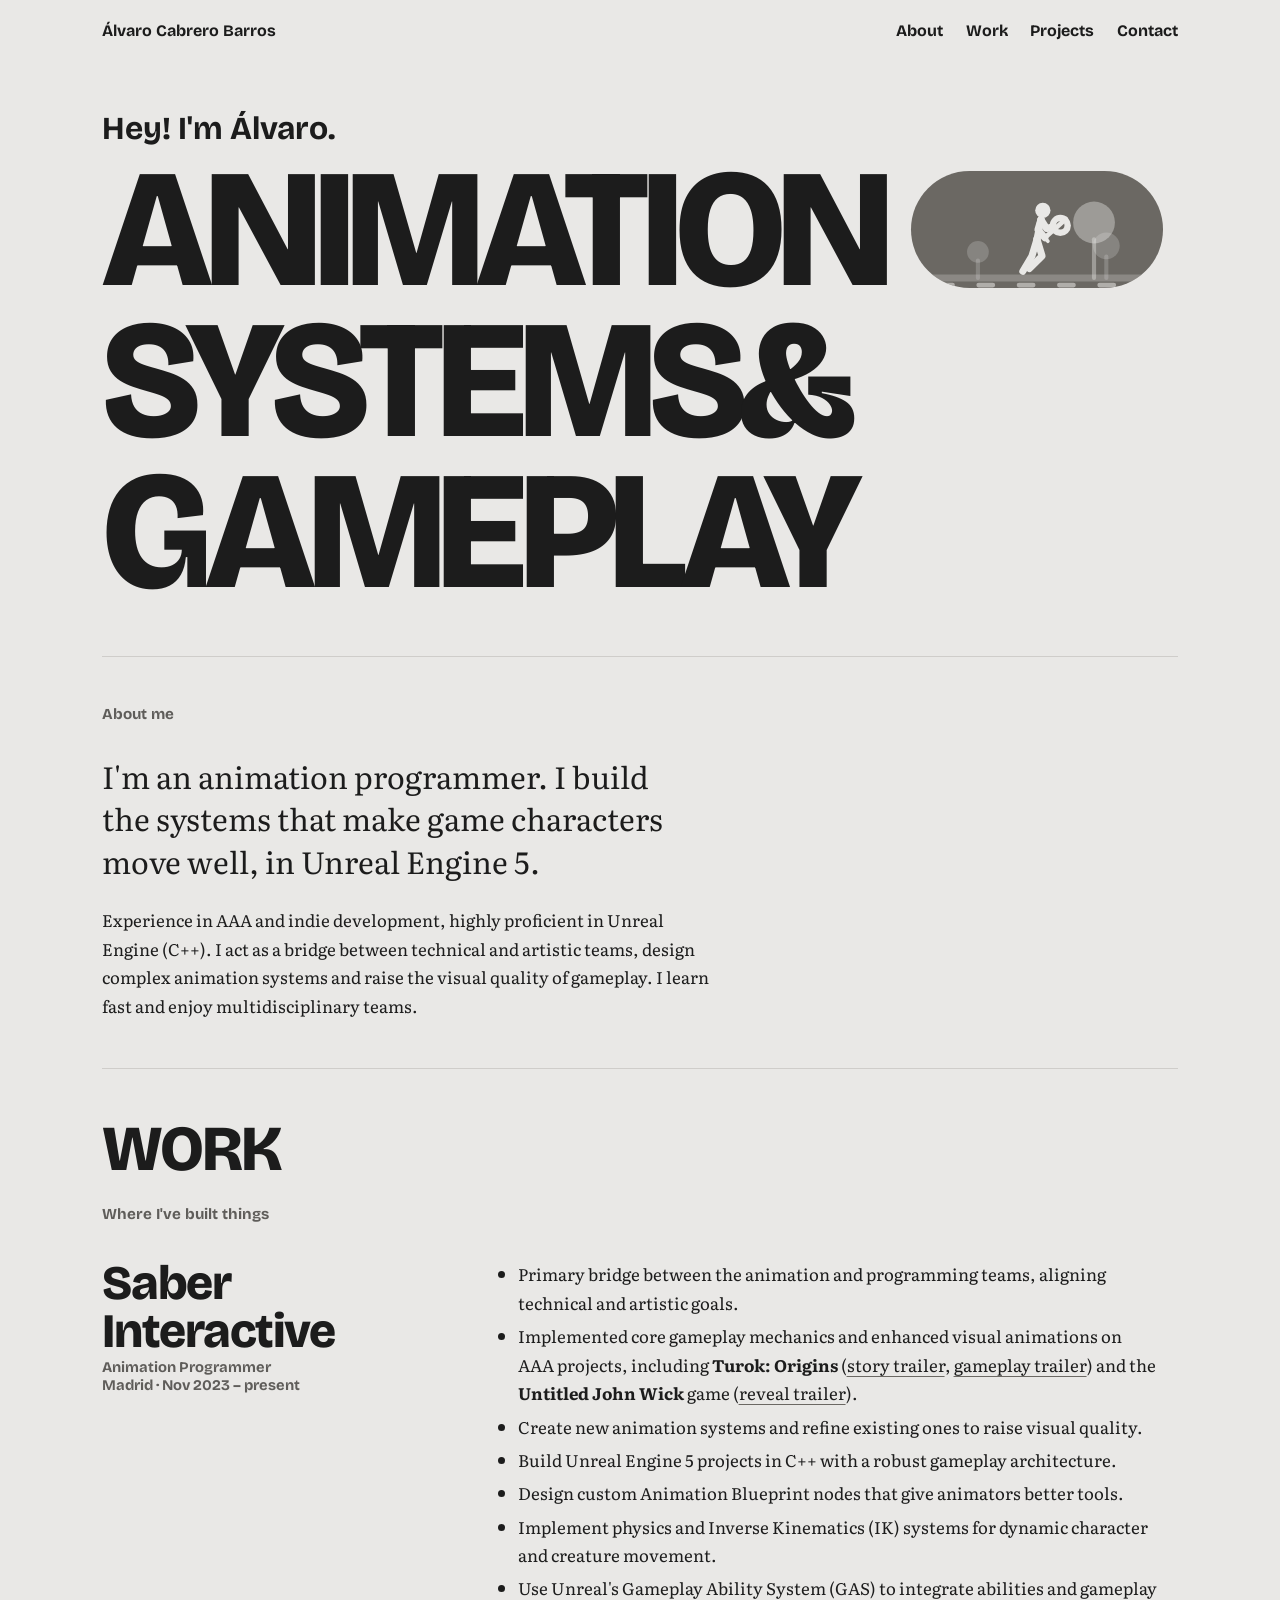
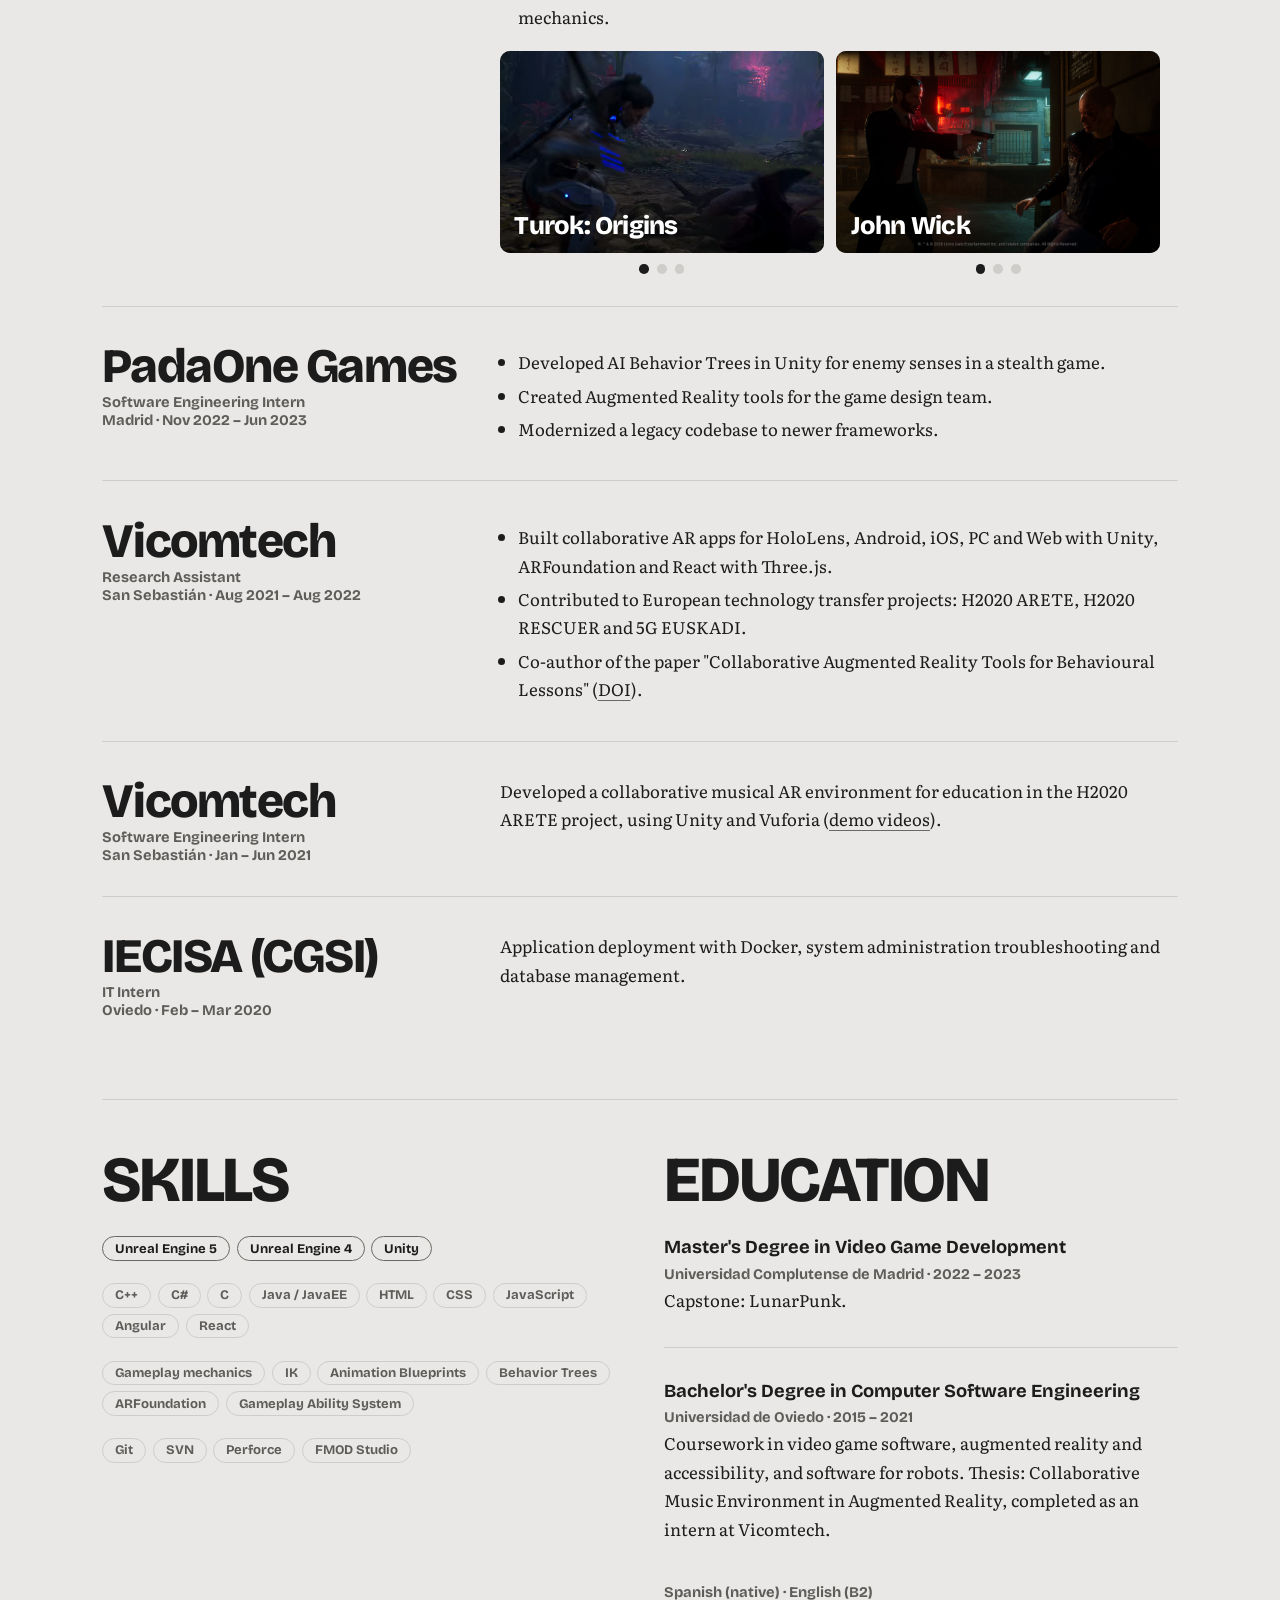
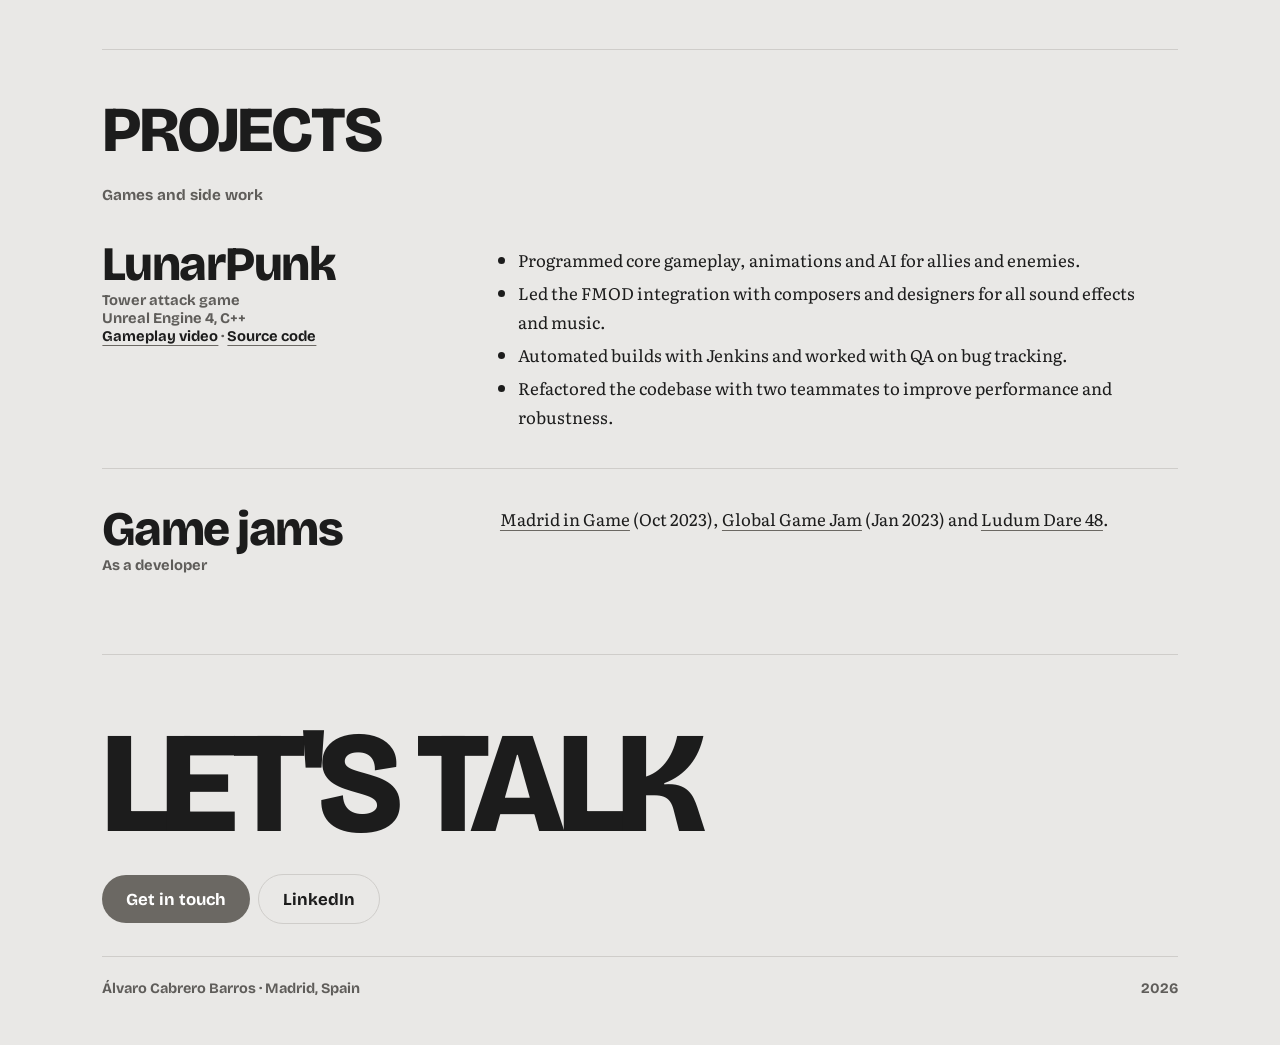
==== index_alternativeanim.html @ 345da0a8 "mail change" ====
<!DOCTYPE html>
<html lang="en">
<head>
<meta charset="utf-8">
<meta name="viewport" content="width=device-width, initial-scale=1, viewport-fit=cover">
<title>Álvaro Cabrero Barros · Animation Programmer</title>
<link rel="stylesheet" href="https://fonts.googleapis.com/css2?family=Bricolage+Grotesque:opsz,wght@12..96,400;12..96,700;12..96,800&family=Literata:opsz,wght@7..72,400;7..72,600&display=swap">
<style>
:root{--bg:#e9e8e6;--ink:#1c1c1c;--mute:#5f5d5a;--line:#cfcdca;--acc:#6b6863;--onacc:#fff;--card:#f4f3f1;
--d:"Bricolage Grotesque","Helvetica Neue",Arial,sans-serif;--b:"Literata",Georgia,serif;
box-sizing:border-box;padding-top:env(safe-area-inset-top,0px);padding-bottom:env(safe-area-inset-bottom,0px)}
*,*::before,*::after{box-sizing:inherit}
html{scroll-behavior:smooth}
body{margin:0;background:var(--bg);color:var(--ink);font:400 1.05rem/1.7 var(--b)}
a{color:var(--ink);text-decoration-color:var(--acc);text-underline-offset:4px}
:focus-visible{outline:3px solid var(--acc);outline-offset:3px}
.page{max-width:1120px;margin:0 auto;padding:0 1.4rem}
.top{display:flex;justify-content:space-between;align-items:center;padding:1.3rem 0;font:700 1rem var(--d)}
.top nav{display:flex;gap:1.4rem;align-items:center}
.top a{color:var(--ink);text-decoration:none}
.top a:hover{color:var(--mute)}
.hi{font:700 clamp(1.4rem,3vw,2rem) var(--d);margin:3rem 0 0}
.stack{margin:.4rem 0 3rem;font:800 clamp(3rem,13.5vw,10.5rem)/.9 var(--d);letter-spacing:-.05em;text-transform:uppercase}
.stack div{display:flex;align-items:center;gap:.15em}
.pill{height:.7em;width:1.5em;border-radius:99px;background:var(--acc);flex:none;overflow:hidden}
.pill canvas{width:100%;height:100%;display:block}
section{padding:3rem 0;border-top:1px solid var(--line)}
.label{font:700 .95rem var(--d);color:var(--mute);margin:0 0 2rem}
h2{font:800 clamp(2.2rem,6vw,4rem)/1 var(--d);letter-spacing:-.035em;margin:0 0 1.5rem;text-transform:uppercase}
.lead{font:400 clamp(1.3rem,2.6vw,1.9rem)/1.4 var(--b);max-width:32ch;margin:0}
.row{display:grid;grid-template-columns:minmax(220px,34%) 1fr;gap:2rem;padding:2rem 0;border-top:1px solid var(--line)}
.row:first-of-type{border-top:0;padding-top:0}
.name{font:800 clamp(1.8rem,4.2vw,3rem)/1 var(--d);letter-spacing:-.03em;margin:0}
.meta{font:700 .92rem var(--d);color:var(--mute);margin:.5rem 0 0}
.row h3{font:700 1.15rem var(--d);margin:0 0 .4rem}
.row ul{margin:.3rem 0 0;padding-left:1.1rem;max-width:66ch}
.row li{margin:.3rem 0}
.row p{margin:.2rem 0 0;max-width:66ch}
.chips{display:flex;flex-wrap:wrap;gap:.4rem;padding:0;margin:.3rem 0 1.4rem;list-style:none}
.chips li{font:700 .82rem var(--d);padding:.2rem .75rem;border:1px solid var(--line);border-radius:99px;color:var(--mute);margin:0}
.chips.hot li{color:var(--ink);border-color:var(--acc)}
.two{display:grid;grid-template-columns:1fr 1fr;gap:3rem}
.talk{padding:4rem 0 2rem}
.talk .big{font:800 clamp(3rem,12vw,9rem)/.9 var(--d);letter-spacing:-.05em;text-transform:uppercase;margin:0 0 1.6rem}
.btn{display:inline-block;font:700 1.05rem var(--d);padding:.85rem 1.5rem;border-radius:99px;background:var(--acc);color:var(--onacc);text-decoration:none}
.btn.alt{background:none;color:var(--ink);border:1.5px solid var(--line);margin-left:.5rem}
footer{border-top:1px solid var(--line);padding:1.4rem 0 3rem;font:700 .9rem var(--d);color:var(--mute);display:flex;justify-content:space-between;flex-wrap:wrap;gap:.5rem}
.gallery{display:grid;grid-template-columns:1fr 1fr;gap:.8rem;margin-top:1.2rem;max-width:66ch}
.car{position:relative}
.track{display:flex;overflow-x:auto;scroll-snap-type:x mandatory;scrollbar-width:none;aspect-ratio:16/10;scroll-behavior:smooth;overscroll-behavior-x:contain}
.track::-webkit-scrollbar{display:none}
.slide{flex:0 0 100%;scroll-snap-align:start;position:relative;background:var(--acc);margin:0}
.slide img,.slide video{position:absolute;inset:0;width:100%;height:100%;object-fit:cover;display:none}
.slide.has img,.slide.has video{display:block}
.frame{position:relative;border-radius:10px;overflow:hidden}
.cap{position:absolute;left:0;right:0;bottom:0;padding:1.6rem .9rem .8rem;pointer-events:none;color:#fff;font:800 clamp(1.1rem,3vw,1.6rem)/1.05 var(--d);letter-spacing:-.03em;text-shadow:0 1px 6px rgba(0,0,0,.35);background:linear-gradient(transparent,rgba(0,0,0,.4))}
.dots{display:flex;gap:.5rem;justify-content:center;margin-top:.7rem}
.dots button{width:.6rem;height:.6rem;padding:0;border:0;border-radius:50%;background:var(--line);cursor:pointer}
.dots button[aria-current="true"]{background:var(--ink)}
@media(prefers-reduced-motion:reduce){.track{scroll-behavior:auto}}
dialog.vid{border:0;padding:0;background:transparent;max-width:none;width:min(92vw,960px);overflow:visible;margin:auto}
dialog.vid::backdrop{background:rgba(10,10,10,.82)}
.vid .bar{display:flex;justify-content:space-between;align-items:center;padding:0 0 .6rem;font:700 .95rem var(--d)}
.vid .bar a,.vid .bar button{color:#fff}
.vid .bar button{all:unset;cursor:pointer;color:#fff;border-bottom:1px solid #fff}
.vid .frame{position:relative;aspect-ratio:16/9;background:#000;border-radius:10px;overflow:hidden}
.vid iframe{position:absolute;inset:0;width:100%;height:100%;border:0}
@media(max-width:820px){.row,.two{grid-template-columns:1fr;gap:.8rem}.top nav a.h{display:none}.btn.alt{margin:.6rem 0 0}}
</style>
</head>
<body>
<div class="page">
<div class="top">
  <a href="#">Álvaro Cabrero Barros</a>
  <nav aria-label="Sections"><a class="h" href="#about">About</a><a class="h" href="#work">Work</a><a class="h" href="#projects">Projects</a><a href="#contact">Contact</a></nav>
</div>

<header>
  <p class="hi">Hey! I'm Álvaro.</p>
  <div class="stack" aria-label="Animation systems and gameplay">
    <div>Animation<span class="pill"><canvas id="ik" aria-label="Animated stick figure with a sword and shield running to the right and fighting orcs."></canvas></span></div>
    <div>Systems&amp;</div>
    <div>Gameplay</div>
  </div>
</header>

<section id="about">
  <p class="label">About me</p>
  <p class="lead">I'm an animation programmer. I build the systems that make game characters move well, in Unreal Engine 5.</p>
  <p style="max-width:62ch;margin:1.5rem 0 0">Experience in AAA and indie development, highly proficient in Unreal Engine (C++). I act as a bridge between technical and artistic teams, design complex animation systems and raise the visual quality of gameplay. I learn fast and enjoy multidisciplinary teams.</p>
</section>

<section id="work">
  <h2>Work</h2>
  <p class="label">Where I've built things</p>
  <div class="row">
    <div><p class="name">Saber Interactive</p><p class="meta">Animation Programmer<br>Madrid · Nov 2023 – present</p></div>
    <div>
      <ul>
      <li>Primary bridge between the animation and programming teams, aligning technical and artistic goals.</li>
      <li>Implemented core gameplay mechanics and enhanced visual animations on AAA projects, including <strong>Turok: Origins</strong> (<a href="https://www.youtube.com/watch?v=_f3btFcO1CM">story trailer</a>, <a href="https://www.youtube.com/watch?v=rf-Hp_OI054">gameplay trailer</a>) and the <strong>Untitled John Wick</strong> game (<a href="https://www.youtube.com/watch?v=Ap5JlQ680E8">reveal trailer</a>).</li>
      <li>Create new animation systems and refine existing ones to raise visual quality.</li>
      <li>Build Unreal Engine 5 projects in C++ with a robust gameplay architecture.</li>
      <li>Design custom Animation Blueprint nodes that give animators better tools.</li>
      <li>Implement physics and Inverse Kinematics (IK) systems for dynamic character and creature movement.</li>
      <li>Use Unreal's Gameplay Ability System (GAS) to integrate abilities and gameplay mechanics.</li>
    </ul>
      <div class="gallery">
        <div class="car" data-title="Turok: Origins" data-imgs="images/turok-origins-1.webm,images/turok-origins-2.webm,images/turok-origins-3.webm" role="region" aria-roledescription="carousel" aria-label="Turok: Origins images"></div>
        <div class="car" data-title="John Wick" data-imgs="images/john-wick-1.jpg,images/john-wick-2.jpg,images/john-wick-3.jpg" role="region" aria-roledescription="carousel" aria-label="John Wick images"></div>
      </div>
    </div>
  </div>
  <div class="row">
    <div><p class="name">PadaOne Games</p><p class="meta">Software Engineering Intern<br>Madrid · Nov 2022 – Jun 2023</p></div>
    <ul>
      <li>Developed AI Behavior Trees in Unity for enemy senses in a stealth game.</li>
      <li>Created Augmented Reality tools for the game design team.</li>
      <li>Modernized a legacy codebase to newer frameworks.</li>
    </ul>
  </div>
  <div class="row">
    <div><p class="name">Vicomtech</p><p class="meta">Research Assistant<br>San Sebastián · Aug 2021 – Aug 2022</p></div>
    <ul>
      <li>Built collaborative AR apps for HoloLens, Android, iOS, PC and Web with Unity, ARFoundation and React with Three.js.</li>
      <li>Contributed to European technology transfer projects: H2020 ARETE, H2020 RESCUER and 5G EUSKADI.</li>
      <li>Co-author of the paper "Collaborative Augmented Reality Tools for Behavioural Lessons" (<a href="https://doi.org/10.1007/978-3-031-26876-2_10">DOI</a>).</li>
    </ul>
  </div>
  <div class="row">
    <div><p class="name">Vicomtech</p><p class="meta">Software Engineering Intern<br>San Sebastián · Jan – Jun 2021</p></div>
    <p>Developed a collaborative musical AR environment for education in the H2020 ARETE project, using Unity and Vuforia (<a href="https://youtube.com/playlist?list=PLBQpnXrjoMXHevVcbpLc-FHBnwEPW0HEd">demo videos</a>).</p>
  </div>
  <div class="row">
    <div><p class="name">IECISA (CGSI)</p><p class="meta">IT Intern<br>Oviedo · Feb – Mar 2020</p></div>
    <p>Application deployment with Docker, system administration troubleshooting and database management.</p>
  </div>
</section>

<section id="skills">
  <div class="two">
    <div>
      <h2>Skills</h2>
      <ul class="chips hot"><li>Unreal Engine 5</li><li>Unreal Engine 4</li><li>Unity</li></ul>
      <ul class="chips"><li>C++</li><li>C#</li><li>C</li><li>Java / JavaEE</li><li>HTML</li><li>CSS</li><li>JavaScript</li><li>Angular</li><li>React</li></ul>
      <ul class="chips"><li>Gameplay mechanics</li><li>IK</li><li>Animation Blueprints</li><li>Behavior Trees</li><li>ARFoundation</li><li>Gameplay Ability System</li></ul>
      <ul class="chips"><li>Git</li><li>SVN</li><li>Perforce</li><li>FMOD Studio</li></ul>
    </div>
    <div>
      <h2>Education</h2>
      <div class="row" style="grid-template-columns:1fr;padding-top:0;border:0">
        <div><h3>Master's Degree in Video Game Development</h3><p class="meta" style="margin:0">Universidad Complutense de Madrid · 2022 – 2023</p><p>Capstone: LunarPunk.</p></div>
      </div>
      <div class="row" style="grid-template-columns:1fr">
        <div><h3>Bachelor's Degree in Computer Software Engineering</h3><p class="meta" style="margin:0">Universidad de Oviedo · 2015 – 2021</p><p>Coursework in video game software, augmented reality and accessibility, and software for robots. Thesis: Collaborative Music Environment in Augmented Reality, completed as an intern at Vicomtech.</p></div>
      </div>
      <p class="meta">Spanish (native) · English (B2)</p>
    </div>
  </div>
</section>

<section id="projects">
  <h2>Projects</h2>
  <p class="label">Games and side work</p>
  <div class="row">
    <div><p class="name">LunarPunk</p><p class="meta">Tower attack game<br>Unreal Engine 4, C++<br><a href="https://www.youtube.com/watch?v=NX6QrqMngAg">Gameplay video</a> · <a href="https://github.com/Walking-Octopus-Games/LunarPunk">Source code</a></p></div>
    <ul>
      <li>Programmed core gameplay, animations and AI for allies and enemies.</li>
      <li>Led the FMOD integration with composers and designers for all sound effects and music.</li>
      <li>Automated builds with Jenkins and worked with QA on bug tracking.</li>
      <li>Refactored the codebase with two teammates to improve performance and robustness.</li>
    </ul>
  </div>
  <div class="row">
    <div><p class="name">Game jams</p><p class="meta">As a developer</p></div>
    <p><a href="https://jgona.itch.io/tetrisnator2">Madrid in Game</a> (Oct 2023), <a href="https://globalgamejam.org/2023/games/warfarm-milenium-potato-9">Global Game Jam</a> (Jan 2023) and <a href="https://ldjam.com/events/ludum-dare/48/atlantis-gold/">Ludum Dare 48</a>.</p>
  </div>
</section>

<section id="contact" class="talk">
  <p class="big">Let's talk</p>
  <a class="btn" href="mailto:alvarocabrerobarros@gmail.com">Get in touch</a><a class="btn alt" href="https://www.linkedin.com/in/alvaro-cabrero-barros-b3132916b/">LinkedIn</a>
</section>
<footer><span>Álvaro Cabrero Barros · Madrid, Spain</span><span>2026</span></footer>
</div>

<dialog class="vid" id="vid" aria-label="Video player">
  <div class="bar"><a id="vidlink" href="#" target="_blank" rel="noopener">Open on YouTube</a><button type="button" id="vidclose">Close</button></div>
  <div class="frame" id="vidframe"></div>
</dialog>

<script>
(function(){
  var root=document.documentElement;
  var c=document.getElementById('ik'),g=c.getContext('2d'),W,H,time=0,last=null;
  var reduce=matchMedia('(prefers-reduced-motion: reduce)').matches;
  var SPEED=.34,SPAWN=2.6;
  function size(){var r=c.getBoundingClientRect(),d=window.devicePixelRatio||1;W=r.width;H=r.height;c.width=W*d;c.height=H*d;g.setTransform(d,0,0,d,0,0)}
  function pt(x,y,len,ang){return [x+Math.sin(ang)*len,y+Math.cos(ang)*len]}
  function lerp(a,b,t){return a+(b-a)*t}
  function smooth(t){t=Math.max(0,Math.min(1,t));return t*t*(3-2*t)}
  function draw(){
    var cs=getComputedStyle(root),col=cs.getPropertyValue('--bg'),ink=cs.getPropertyValue('--ink'),acc=cs.getPropertyValue('--acc');
    var gy=H*.88,L1=H*.15,L2=H*.15,T=H*.17,A1=H*.09,A2=H*.09,x=W*.5,off=time*SPEED*W,p=time*11,lean=.2,hx=x,hy=gy-L1-L2,gl=gy+H*.03,P=W*.16,xx;
    g.clearRect(0,0,W,H);g.lineCap='round';g.lineJoin='round';g.strokeStyle=col;g.fillStyle=col;g.lineWidth=H*.06;
    g.globalAlpha=.25;g.beginPath();g.moveTo(0,gl);g.lineTo(W,gl);g.stroke();
    function trees(period,spd,alpha,trunk,r,seed){
      var base=off*spd,first=Math.floor(base/period)-1,i,rnd,tx,k;
      g.globalAlpha=alpha;
      for(i=first;i<first+W/period+3;i++){
        rnd=Math.abs(Math.sin(i*12.9898+seed)*43758.5453)%1;if(rnd<.2)continue;
        tx=i*period-base+rnd*period*.5;k=.8+rnd*.5;
        g.lineWidth=H*.035;g.beginPath();g.moveTo(tx,gl);g.lineTo(tx,gl-trunk*k);g.stroke();
        g.beginPath();g.arc(tx,gl-trunk*k-r*k*.8,r*k,0,7);g.fill();
      }
    }
    trees(W*.42,.3,.22,H*.16,H*.1,1);
    trees(W*.8,.65,.4,H*.26,H*.14,7);
    g.globalAlpha=.55;g.lineWidth=H*.04;g.beginPath();for(xx=-(off%P);xx<W+P;xx+=P){g.moveTo(xx,gl+H*.06);g.lineTo(xx+P*.35,gl+H*.06)}g.stroke();
    g.globalAlpha=1;g.lineWidth=H*.06;
    function orc(ox,ph,rot,al){
      var hipY=-H*.26,Lg=H*.13,Tt=H*.17,ln=.4,i,q,th,k,f,sh,hd,e,h,cb;
      g.save();g.globalAlpha=al;g.translate(ox,gy);g.rotate(rot);g.scale(-1,1);g.lineWidth=H*.07;
      for(i=0;i<2;i++){q=ph+i*Math.PI;th=.7*Math.sin(q);k=pt(0,hipY,Lg,th);f=pt(k[0],k[1],Lg,th-(.2+.7*Math.max(0,Math.cos(q))));
        g.beginPath();g.moveTo(0,hipY);g.lineTo(k[0],k[1]);g.lineTo(f[0],f[1]);g.stroke()}
      sh=[Math.sin(ln)*Tt,hipY-Math.cos(ln)*Tt];
      g.beginPath();g.moveTo(0,hipY);g.lineTo(sh[0],sh[1]);g.stroke();
      hd=[sh[0]+Math.sin(ln)*H*.07,sh[1]-Math.cos(ln)*H*.07];
      g.beginPath();g.arc(hd[0],hd[1],H*.08,0,7);g.fill();
      g.strokeStyle=col;g.fillStyle=col;g.lineWidth=H*.03;
      g.beginPath();g.moveTo(hd[0]+H*.04,hd[1]+H*.05);g.lineTo(hd[0]+H*.07,hd[1]+H*.01);g.stroke();
      g.beginPath();g.arc(hd[0]+H*.025,hd[1]-H*.02,H*.014,0,7);g.fill();
      g.strokeStyle=ink;g.fillStyle=ink;g.lineWidth=H*.06;
      e=pt(sh[0],sh[1],H*.08,.9+.2*Math.sin(ph));h=pt(e[0],e[1],H*.08,1.3);
      g.beginPath();g.moveTo(sh[0],sh[1]);g.lineTo(e[0],e[1]);g.lineTo(h[0],h[1]);g.stroke();
      cb=pt(h[0],h[1],H*.2,2.5);g.lineWidth=H*.04;g.beginPath();g.moveTo(h[0],h[1]);g.lineTo(cb[0],cb[1]);g.stroke();
      g.beginPath();g.arc(cb[0],cb[1],H*.045,0,7);g.fill();
      g.restore();
    }
    var V=W*(SPEED+.1),x0=W*1.08,xHit=W*.5+H*.55,ageHit=(x0-xHit)/V,D=.45,slash=-1,n,age,d,r,ang,nMax=Math.floor(time/SPAWN);
    g.strokeStyle=ink;g.fillStyle=ink;
    for(n=Math.max(0,nMax-1);n<=nMax;n++){
      age=time-n*SPAWN;
      if(age<ageHit){orc(x0-age*V,age*9,0,1)}
      else if(age<ageHit+D){
        d=(age-ageHit)/D;orc(xHit+d*H*.5,age*9,d*1.5,1-d);
        if(d<.35){g.globalAlpha=1-d/.35;g.lineWidth=H*.03;
          for(r=0;r<3;r++){ang=-.6+r*.6;g.beginPath();g.moveTo(xHit-H*.1+Math.cos(ang)*H*.05,gy-H*.28-Math.sin(ang)*H*.05);g.lineTo(xHit-H*.1+Math.cos(ang)*H*.14,gy-H*.28-Math.sin(ang)*H*.14);g.stroke()}
          g.globalAlpha=1}
      }
      if(age>=ageHit-.22&&age<ageHit+.13)slash=(age-(ageHit-.22))/.35;
    }
    g.globalAlpha=1;g.strokeStyle=col;g.fillStyle=col;g.lineWidth=H*.06;
    function leg(q){
      var th=.8*Math.sin(q),bend=.25+.9*Math.max(0,Math.cos(q)),k=pt(hx,hy,L1,th),f=pt(k[0],k[1],L2,th-bend);
      g.beginPath();g.moveTo(hx,hy);g.lineTo(k[0],k[1]);g.lineTo(f[0],f[1]);g.stroke();
    }
    leg(p+Math.PI);
    var sx=hx+Math.sin(lean)*T,sy=hy-Math.cos(lean)*T;
    g.beginPath();g.moveTo(hx,hy);g.lineTo(sx,sy);g.stroke();
    g.beginPath();g.arc(sx+Math.sin(lean)*H*.08,sy-Math.cos(lean)*H*.08,H*.065,0,7);g.fill();
    var ba=.5+.1*Math.sin(p*2),be=pt(sx,sy,A1,ba),bh=pt(be[0],be[1],A2,ba+1.3);
    g.beginPath();g.moveTo(sx,sy);g.lineTo(be[0],be[1]);g.lineTo(bh[0],bh[1]);g.stroke();
    g.beginPath();g.arc(bh[0]+H*.03,bh[1],H*.09,0,7);g.fill();
    g.fillStyle=acc;g.beginPath();g.arc(bh[0]+H*.03,bh[1],H*.035,0,7);g.fill();g.fillStyle=col;
    var w=slash>=0?Math.min(1,Math.sin(Math.PI*slash)*3):0,ra=.8*Math.sin(p),a1=lerp(ra,lerp(-2.4,1.3,smooth(slash)),w),a2=a1+lerp(1.0,.4,w),
        fe=pt(sx,sy,A1,a1),fh=pt(fe[0],fe[1],A2,a2),bl=lerp(2.3,a2,w),tip=pt(fh[0],fh[1],H*.24,bl),g1=pt(fh[0],fh[1],H*.04,bl+Math.PI/2),g2=pt(fh[0],fh[1],H*.04,bl-Math.PI/2);
    g.beginPath();g.moveTo(sx,sy);g.lineTo(fe[0],fe[1]);g.lineTo(fh[0],fh[1]);g.stroke();
    g.lineWidth=H*.04;g.beginPath();g.moveTo(fh[0],fh[1]);g.lineTo(tip[0],tip[1]);g.stroke();
    g.lineWidth=H*.03;g.beginPath();g.moveTo(g1[0],g1[1]);g.lineTo(g2[0],g2[1]);g.stroke();g.lineWidth=H*.06;
    leg(p);
  }
  function loop(t){if(last!==null)time+=Math.min(.05,(t-last)/1000);last=t;draw();requestAnimationFrame(loop)}
  window.addEventListener('resize',function(){size();draw()});
  var dlg=document.getElementById('vid'),vf=document.getElementById('vidframe'),vl=document.getElementById('vidlink');
  function embed(u){try{var x=new URL(u),list=x.searchParams.get('list'),v=x.searchParams.get('v'),base='https://www.youtube-nocookie.com/embed/';
    if(v)return base+encodeURIComponent(v)+'?autoplay=1&rel=0'+(list?'&list='+encodeURIComponent(list):'');
    if(list)return base+'videoseries?list='+encodeURIComponent(list)+'&autoplay=1&rel=0'}catch(e){}return null}
  [].forEach.call(document.querySelectorAll('a[href*="youtube.com"]'),function(a){
    a.addEventListener('click',function(e){
      var src=embed(a.href);if(!src||!dlg.showModal)return;
      e.preventDefault();
      vf.innerHTML='<iframe src="'+src+'" title="YouTube video" allow="autoplay; encrypted-media; picture-in-picture; fullscreen" allowfullscreen referrerpolicy="strict-origin-when-cross-origin"></iframe>';
      vl.href=a.href;dlg.showModal();
    });
  });
  document.getElementById('vidclose').addEventListener('click',function(){dlg.close()});
  dlg.addEventListener('click',function(e){if(e.target===dlg)dlg.close()});
  dlg.addEventListener('close',function(){vf.innerHTML=''});
  [].forEach.call(document.querySelectorAll('.car'),function(c){
    var title=c.getAttribute('data-title'),srcs=c.getAttribute('data-imgs').split(','),n=srcs.length,h='<div class="frame"><div class="track" tabindex="0" aria-label="'+title+' slides">',d='';
    srcs.forEach(function(src,i){
      var vid=/\.(webm|mp4)$/i.test(src);
      h+='<figure class="slide">'+(vid?'<video src="'+src+'" muted loop playsinline preload="metadata" aria-label="'+title+' video '+(i+1)+'"></video>':'<img src="'+src+'" alt="'+title+' image '+(i+1)+'">')+'</figure>';
      d+='<button type="button" aria-label="Go to slide '+(i+1)+'"></button>';
    });
    c.innerHTML=h+'</div><div class="cap">'+title+'</div></div><div class="dots">'+d+'</div>';
    var tr=c.querySelector('.track'),dots=[].slice.call(c.querySelectorAll('.dots button')),slides=[].slice.call(c.querySelectorAll('.slide')),hover=false,vis=true,timer=null;
    slides.forEach(function(sl){var m=sl.querySelector('img,video'),ok=function(){sl.classList.add('has')};
      m.addEventListener(m.tagName==='VIDEO'?'loadeddata':'load',ok);if((m.complete&&m.naturalWidth)||m.readyState>=2)ok()});
    function idx(){return Math.round(tr.scrollLeft/tr.clientWidth)}
    function go(i){i=(i+n)%n;tr.scrollTo({left:i*tr.clientWidth,behavior:reduce?'auto':'smooth'})}
    function sync(){var k=idx();slides.forEach(function(sl,i){var v=sl.querySelector('video');if(!v)return;
      if(i!==k||!vis||(reduce&&!hover))v.pause();else if(!hover&&v.paused)v.play().catch(function(){})})}
    function mark(){var k=idx();dots.forEach(function(b,i){b.setAttribute('aria-current',i===k?'true':'false')});sync()}
    function step(){clearTimeout(timer);if(!hover)return;var v=slides[idx()].querySelector('video');
      if(v&&v.readyState>=1){v.loop=false;v.currentTime=0;v.onended=next;v.play().catch(function(){})}else timer=setTimeout(next,1500)}
    function next(){if(!hover)return;go(idx()+1);clearTimeout(timer);timer=setTimeout(step,600)}
    c.addEventListener('mouseenter',function(){if(hover)return;hover=true;next()});
    c.addEventListener('mouseleave',function(){hover=false;clearTimeout(timer);
      slides.forEach(function(sl){var v=sl.querySelector('video');if(v){v.loop=true;v.onended=null}});sync()});
    dots.forEach(function(b,i){b.addEventListener('click',function(){go(i)})});
    tr.addEventListener('scroll',mark);
    tr.addEventListener('keydown',function(e){if(e.key==='ArrowRight'){e.preventDefault();go(idx()+1)}else if(e.key==='ArrowLeft'){e.preventDefault();go(idx()-1)}});
    if('IntersectionObserver' in window)new IntersectionObserver(function(es){vis=es[0].isIntersecting;sync()},{threshold:.25}).observe(c);
    mark();
  });
  size();if(reduce){time=.3;draw()}else requestAnimationFrame(loop);
})();
</script>
</body>
</html>
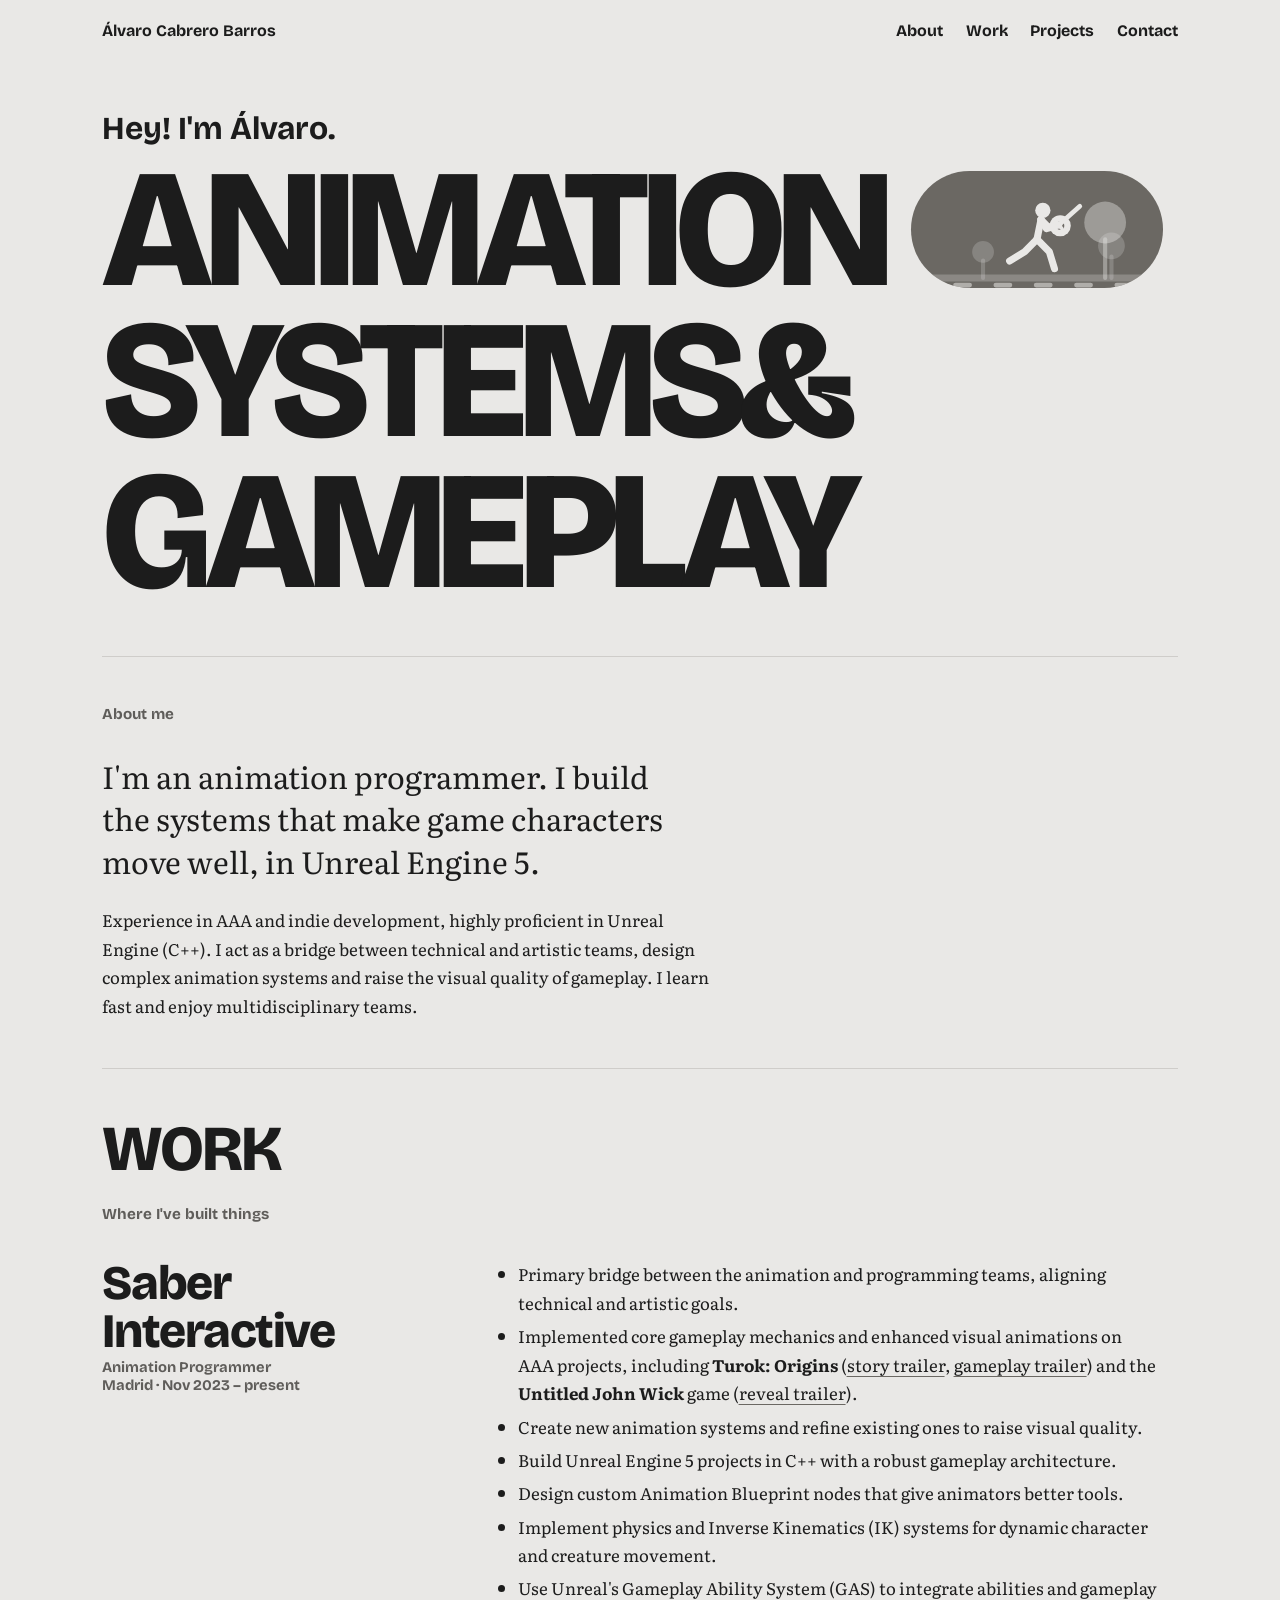
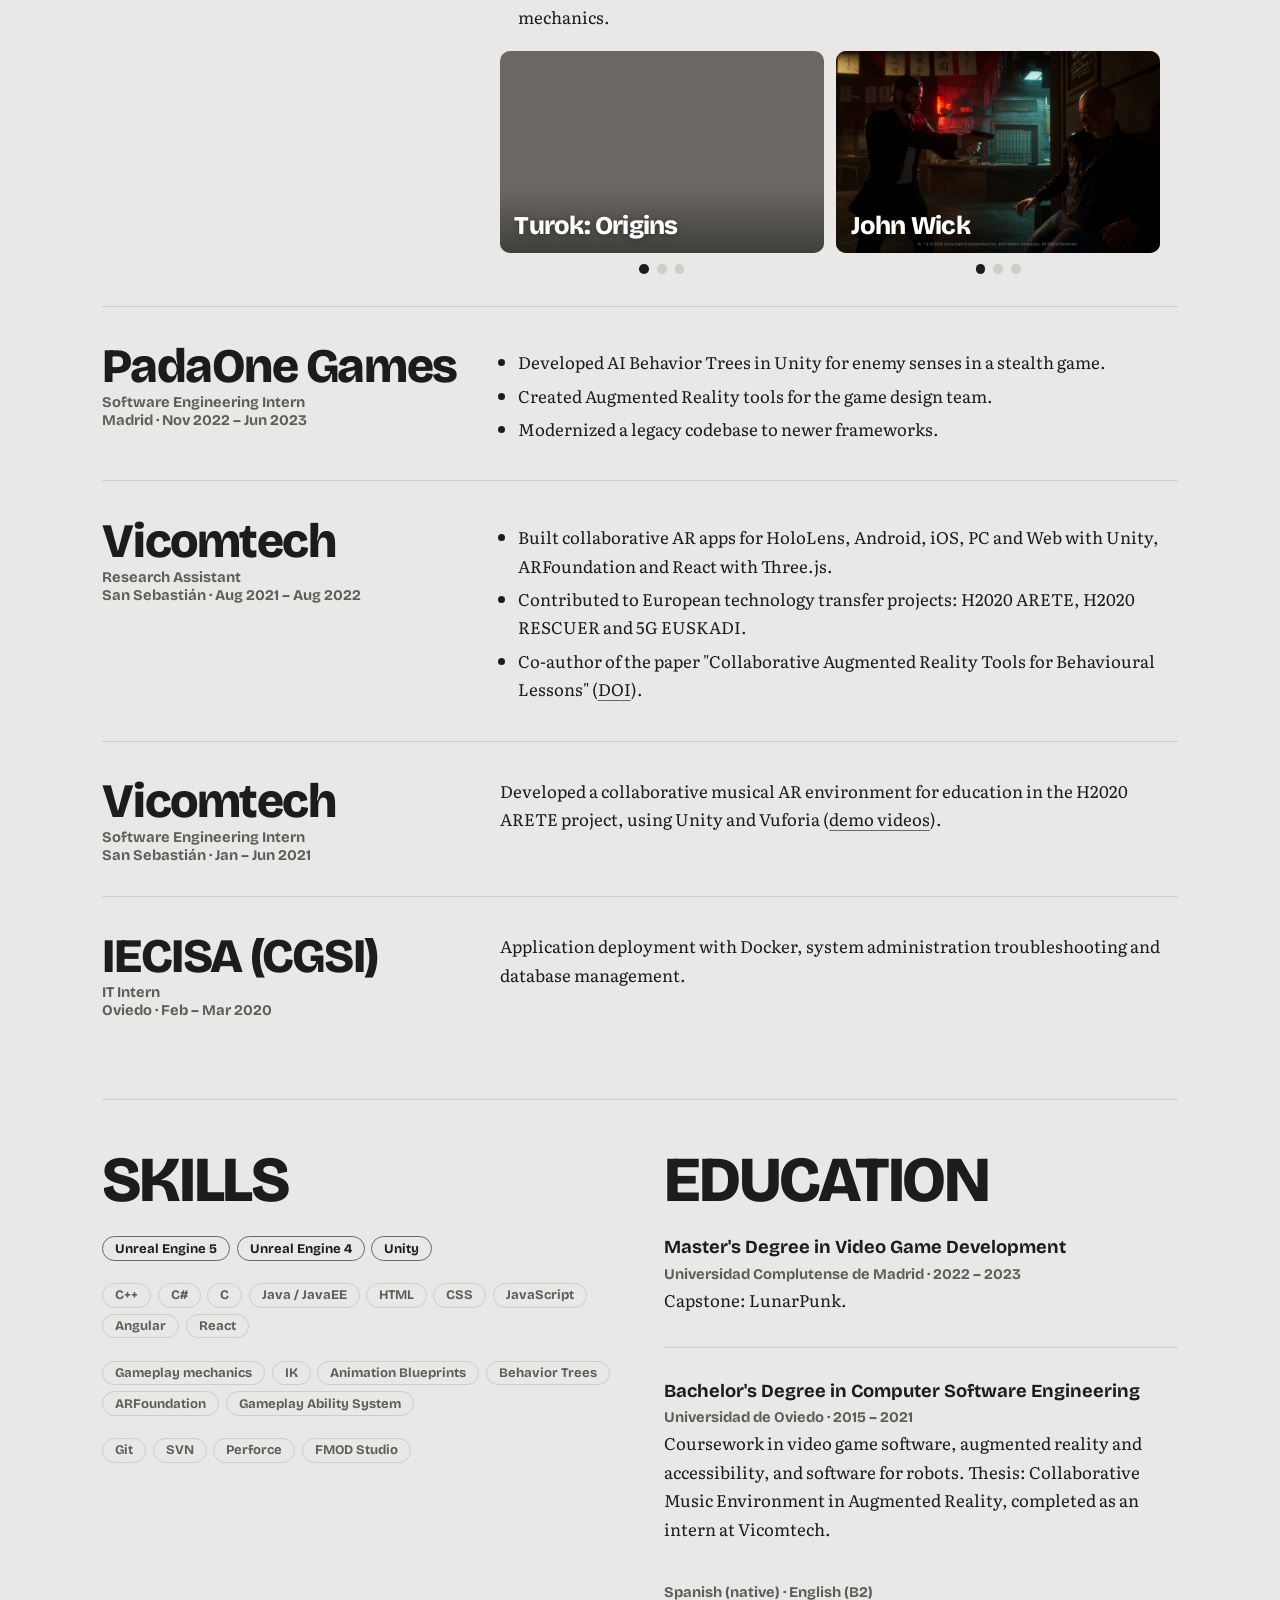
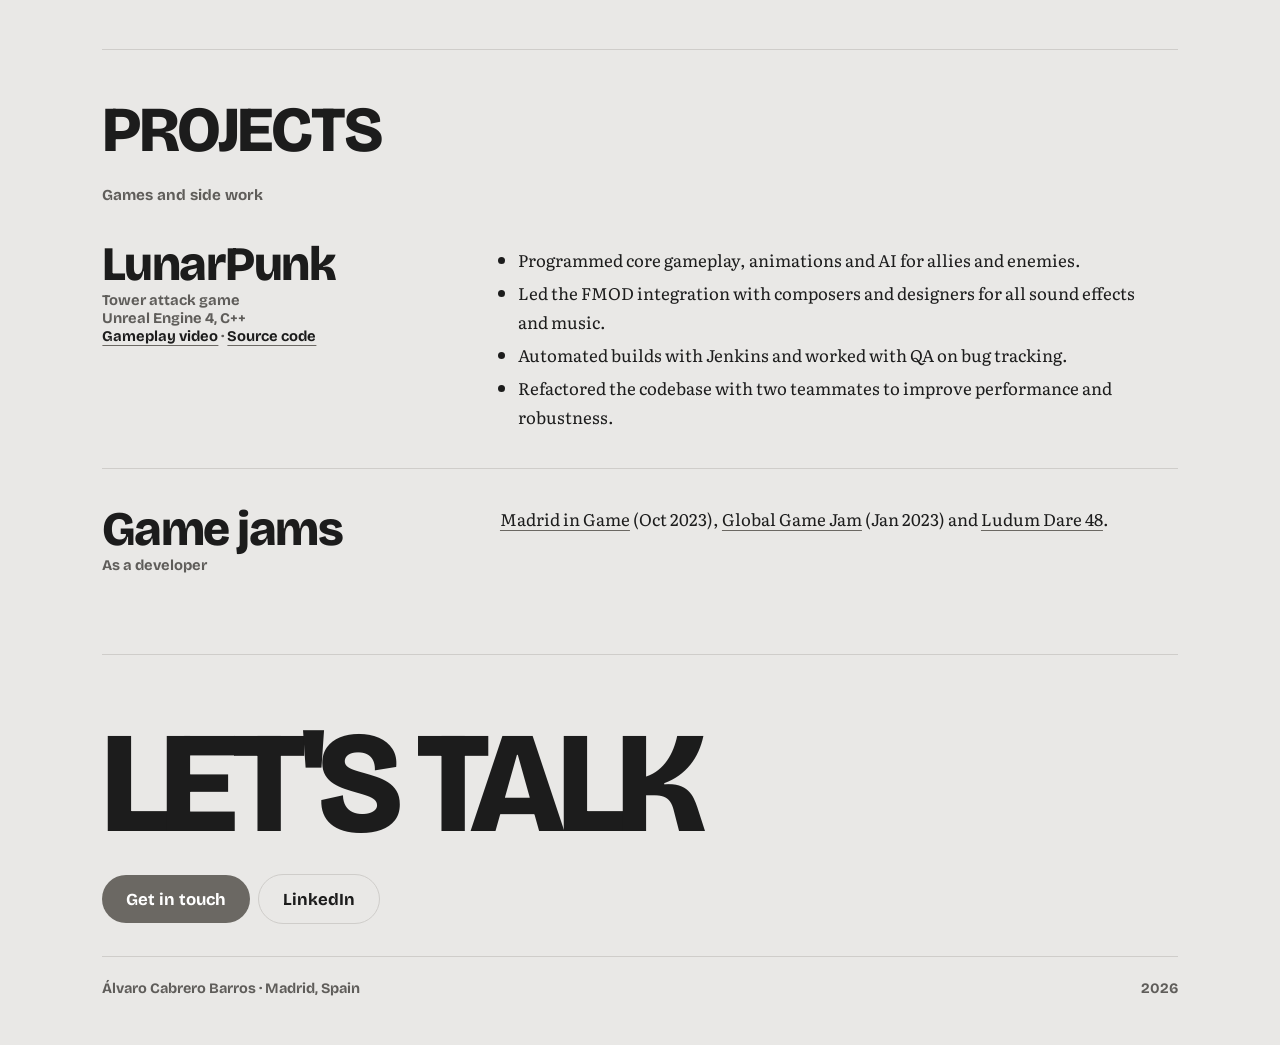
==== commit d91face1: "Add ragdoll hero animation, Steam popups and MP4 videos - Replace the IK title animation with a drag" ====
--- a/index_alternativeanim.html
+++ b/index_alternativeanim.html
@@ -106,7 +106,7 @@
       <li>Use Unreal's Gameplay Ability System (GAS) to integrate abilities and gameplay mechanics.</li>
     </ul>
       <div class="gallery">
-        <div class="car" data-title="Turok: Origins" data-imgs="images/turok-origins-1.webm,images/turok-origins-2.webm,images/turok-origins-3.webm" role="region" aria-roledescription="carousel" aria-label="Turok: Origins images"></div>
+        <div class="car" data-title="Turok: Origins" data-imgs="images/turok-origins-1.mp4,images/turok-origins-2.mp4,images/turok-origins-3.mp4" role="region" aria-roledescription="carousel" aria-label="Turok: Origins images"></div>
         <div class="car" data-title="John Wick" data-imgs="images/john-wick-1.jpg,images/john-wick-2.jpg,images/john-wick-3.jpg" role="region" aria-roledescription="carousel" aria-label="John Wick images"></div>
       </div>
     </div>
